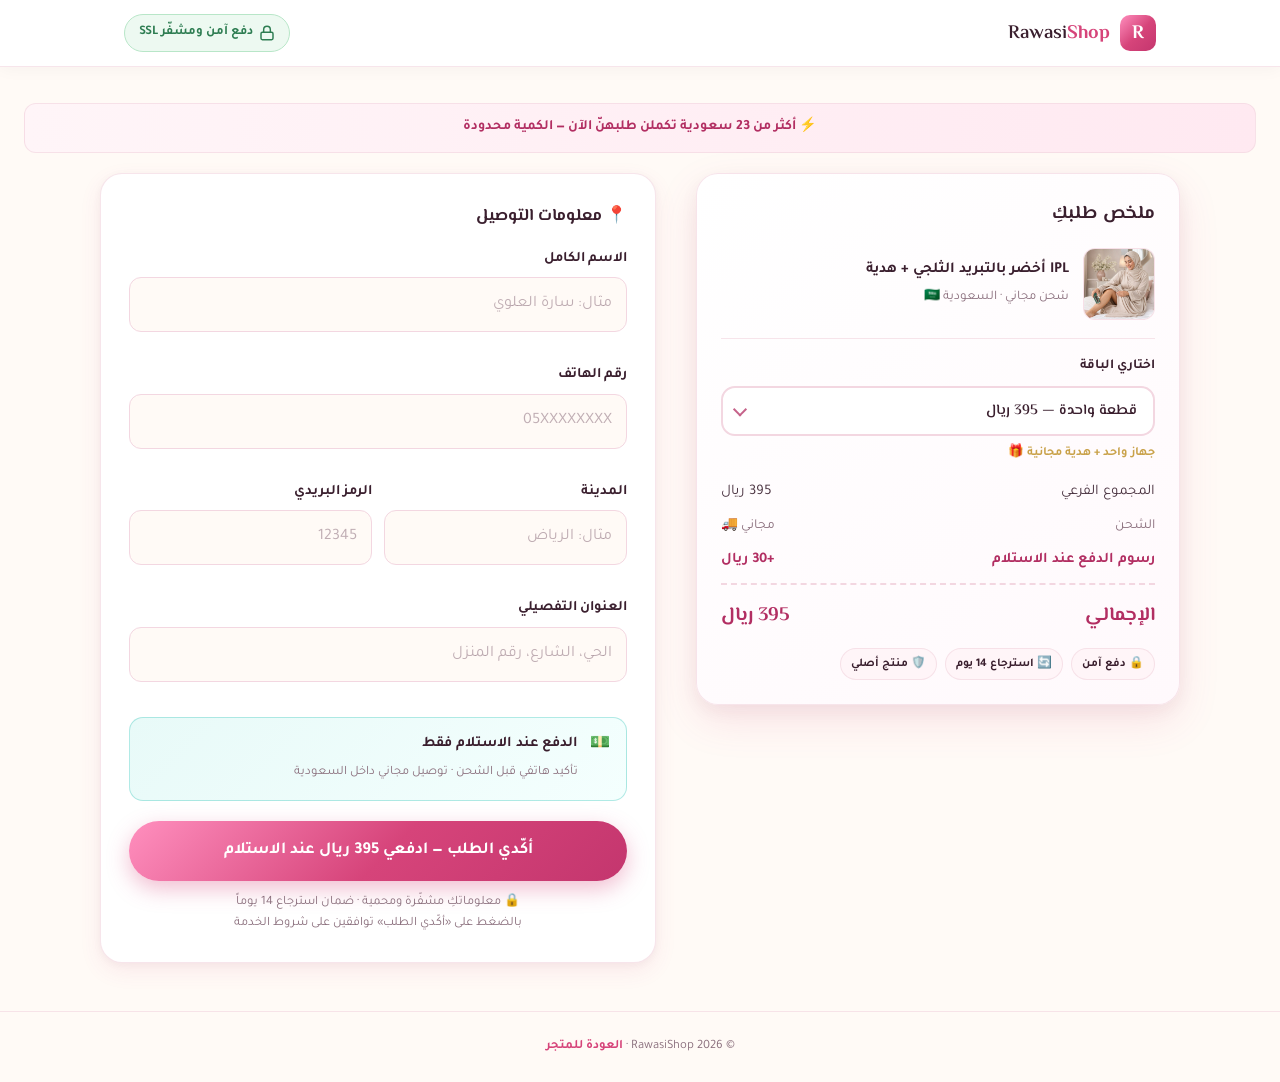
==== checkout/index.html @ e00ed209 "Route orders to Telegram via the new webhook instead of opening WhatsApp. Co-authored-by: Cursor <cu" ====
<!DOCTYPE html>
<html lang="ar" dir="rtl">
<head>
  <meta charset="UTF-8" />
  <meta name="viewport" content="width=device-width, initial-scale=1.0" />

  <!-- Snapchat Pixel -->
  <script type="text/javascript">
  (function(e,t,n){if(e.snaptr)return;var a=e.snaptr=function()
  {a.handleRequest?a.handleRequest.apply(a,arguments):a.queue.push(arguments)};
  a.queue=[];var s='script';r=t.createElement(s);r.async=!0;
  r.src=n;var u=t.getElementsByTagName(s)[0];
  u.parentNode.insertBefore(r,u);})(window,document,
  'https://sc-static.net/scevent.min.js');

  snaptr('init', '0ae4a60f-bad3-4443-9ce3-7a9aa9be9f73');
  snaptr('track', 'PAGE_VIEW');
  </script>

  <!-- TikTok Pixel -->
  <script>
  !function (w, d, t) {
    w.TiktokAnalyticsObject=t;var ttq=w[t]=w[t]||[];ttq.methods=["page","track","identify","instances","debug","on","off","once","ready","alias","group","enableCookie","disableCookie","holdConsent","revokeConsent","grantConsent"],ttq.setAndDefer=function(t,e){t[e]=function(){t.push([e].concat(Array.prototype.slice.call(arguments,0)))}};for(var i=0;i<ttq.methods.length;i++)ttq.setAndDefer(ttq,ttq.methods[i]);ttq.instance=function(t){for(
  var e=ttq._i[t]||[],n=0;n<ttq.methods.length;n++)ttq.setAndDefer(e,ttq.methods[n]);return e},ttq.load=function(e,n){var r="https://analytics.tiktok.com/i18n/pixel/events.js",o=n&&n.partner;ttq._i=ttq._i||{},ttq._i[e]=[],ttq._i[e]._u=r,ttq._t=ttq._t||{},ttq._t[e]=+new Date,ttq._o=ttq._o||{},ttq._o[e]=n||{};n=document.createElement("script")
  ;n.type="text/javascript",n.async=!0,n.src=r+"?sdkid="+e+"&lib="+t;e=document.getElementsByTagName("script")[0];e.parentNode.insertBefore(n,e)};

    ttq.load('D8JK65JC77UAEKHUODQ0');
    ttq.page();
  }(window, document, 'ttq');
  </script>

  <title>إتمام الطلب | RawasiShop</title>
  <meta name="description" content="أكّدي طلبكِ الآن — دفع آمن، شحن مجاني، والدفع عند الاستلام متاح." />
  <meta name="robots" content="noindex, follow" />
  <meta name="theme-color" content="#d6447a" />
  <link rel="icon" type="image/svg+xml" href="../favicon.svg" />
  <link rel="preconnect" href="https://fonts.googleapis.com" />
  <link rel="preconnect" href="https://fonts.gstatic.com" crossorigin />
  <link href="https://fonts.googleapis.com/css2?family=El+Messiri:wght@500;600;700&family=Tajawal:wght@400;500;600;700;800&display=swap" rel="stylesheet" />
  <link rel="stylesheet" href="../css/checkout.css?v=20260606wa" />
</head>
<body class="checkout-page">

  <header class="co-header">
    <div class="co-header-inner">
      <a href="../" class="co-logo" aria-label="RawasiShop">
        <span class="co-logo-mark">R</span>
        <span class="co-logo-text">Rawasi<strong>Shop</strong></span>
      </a>
      <div class="co-secure" aria-label="دفع آمن">
        <svg width="16" height="16" viewBox="0 0 24 24" fill="none" stroke="currentColor" stroke-width="2.2"><rect x="3" y="11" width="18" height="11" rx="2"/><path d="M7 11V7a5 5 0 0 1 10 0v4"/></svg>
        <span class="secure-text">دفع آمن ومشفّر SSL</span>
      </div>
    </div>
  </header>

  <main class="co-main">
    <div class="co-urgency" role="status">
      ⚡ أكثر من <strong id="coViewers">23</strong> سعودية تكملن طلبهنّ الآن — الكمية محدودة
    </div>

    <div class="co-grid" style="margin-top:20px">

      <!-- ملخص الطلب (سطح المكتب) -->
      <aside class="co-summary" aria-label="ملخص الطلب">
        <h2>ملخص طلبكِ</h2>
        <div class="co-product">
          <img class="co-product-img" src="../assets/hero-hijabi-ipl-usage.png" alt="جهاز IPL أخضر بالتبريد الثلجي" width="72" height="72" />
          <div class="co-product-info">
            <h3>IPL أخضر بالتبريد الثلجي + هدية</h3>
            <p>شحن مجاني · السعودية 🇸🇦</p>
          </div>
        </div>
        <div class="co-bundle-select-wrap">
          <label for="bundleSelect" class="co-bundles-label">اختاري الباقة</label>
          <div class="co-select-field">
            <select id="bundleSelect" name="bundle">
              <option value="1" data-price="395">قطعة واحدة — 395 ريال</option>
              <option value="2" data-price="690">قطعتان — 690 ريال · الأكثر طلباً 🔥</option>
              <option value="3" data-price="950">3 قطع — 950 ريال · أفضل قيمة ⭐</option>
            </select>
            <span class="co-select-chevron" aria-hidden="true"></span>
          </div>
          <p class="co-bundle-hint" id="bundleHint">جهاز واحد + هدية مجانية 🎁</p>
        </div>
        <div class="co-lines" style="margin-top:18px">
          <div class="co-line"><span>المجموع الفرعي</span><span id="coSubtotal">395 ريال</span></div>
          <div class="co-line muted"><span>الشحن</span><span>مجاني 🚚</span></div>
          <div class="co-line cod-fee hidden" id="coCodLine"><span>رسوم الدفع عند الاستلام</span><span id="coCodFee">+30 ريال</span></div>
          <div class="co-line total"><span>الإجمالي</span><span id="coTotal">395 ريال</span></div>
        </div>
        <div class="co-trust-mini">
          <span>🔒 دفع آمن</span>
          <span>🔄 استرجاع 14 يوم</span>
          <span>🛡️ منتج أصلي</span>
        </div>
      </aside>

      <!-- نموذج الدفع -->
      <section class="co-flow">

        <!-- ملخص الجوال -->
        <details class="co-summary-mobile">
          <summary>ملخص الطلب <span id="coTotalMobile">395 ريال</span></summary>
          <div class="co-lines">
            <div class="co-line"><span>المجموع الفرعي</span><span id="coSubtotalM">395 ريال</span></div>
            <div class="co-line muted"><span>الشحن</span><span>مجاني</span></div>
            <div class="co-line cod-fee hidden" id="coCodLineM"><span>رسوم COD</span><span>+30 ريال</span></div>
            <div class="co-line total"><span>الإجمالي</span><span id="coTotalM2">395 ريال</span></div>
          </div>
        </details>

        <form class="co-card" id="checkoutForm" novalidate>

          <h2 class="co-card-title">📍 معلومات التوصيل</h2>

          <div class="co-field">
            <label for="fullname">الاسم الكامل</label>
            <input type="text" id="fullname" name="fullname" placeholder="مثال: سارة العلوي" autocomplete="name" required />
            <span class="co-err" data-for="fullname"></span>
          </div>

          <div class="co-field">
            <label for="phone">رقم الهاتف</label>
            <input type="tel" id="phone" name="phone" inputmode="numeric" placeholder="05XXXXXXXX" autocomplete="tel" required />
            <span class="co-err" data-for="phone"></span>
          </div>

          <div class="co-row">
            <div class="co-field">
              <label for="city">المدينة</label>
              <input type="text" id="city" name="city" placeholder="مثال: الرياض" autocomplete="address-level2" required />
              <span class="co-err" data-for="city"></span>
            </div>
            <div class="co-field">
              <label for="zip">الرمز البريدي</label>
              <input type="text" id="zip" name="zip" placeholder="12345" inputmode="numeric" />
              <span class="co-err" data-for="zip"></span>
            </div>
          </div>

          <div class="co-field">
            <label for="address">العنوان التفصيلي</label>
            <input type="text" id="address" name="address" placeholder="الحي، الشارع، رقم المنزل" autocomplete="street-address" required />
            <span class="co-err" data-for="address"></span>
          </div>

          <div class="co-order-note">
            <span>💵</span>
            <div>
              <strong>الدفع عند الاستلام فقط</strong>
              <small>تأكيد هاتفي قبل الشحن · توصيل مجاني داخل السعودية</small>
            </div>
          </div>
          <input type="hidden" name="payment" value="cod" />

          <button type="submit" class="co-submit" id="submitBtn">
            أكّدي الطلب الآن
          </button>
          <p class="co-guarantee">
            🔒 معلوماتكِ مشفّرة ومحمية · ضمان استرجاع 14 يوماً<br />
            بالضغط على «أكّدي الطلب» توافقين على <a href="../#faq">شروط الخدمة</a>
          </p>
        </form>
      </section>
    </div>
  </main>

  <footer class="co-footer">
    <p>© <span id="coYear"></span> RawasiShop · <a href="../">العودة للمتجر</a></p>
  </footer>

  <div class="co-modal" id="successModal" aria-hidden="true">
    <div class="co-modal-box">
      <div class="co-modal-ico">✅</div>
      <h3>تم استلام طلبكِ!</h3>
      <p>شكراً <span id="successName">عزيزتي</span> 💕<br>سيتصل بكِ فريق التأكيد قريباً. بعد التأكيد يُشحن طلبكِ مجاناً داخل السعودية.</p>
      <button class="co-modal-btn" id="modalClose">رائع 💕</button>
    </div>
  </div>

  <script src="../js/taager-config.js?v=20260610tg2"></script>
  <script src="../js/payments-config.js?v=20260606wa"></script>
  <script src="../js/snapchat-pixel.js?v=20260606snap"></script>
  <script src="../js/checkout.js?v=20260610tg"></script>
</body>
</html>
---- css/checkout.css ----
/* =========================================================
   RawasiShop — Standalone Checkout (/checkout)
   CRO-optimized · RTL · Mobile-first
   ========================================================= */

:root {
  --rose: #d6447a;
  --rose-deep: #b22e62;
  --rose-soft: #ff7eb0;
  --pink-bg: #fff5f8;
  --pink-bg-2: #ffe9f1;
  --gold: #c9a24a;
  --cream: #fffaf6;
  --plum: #3a1f2e;
  --ink: #4a3340;
  --muted: #8a6e7c;
  --line: #f3d7e1;
  --line-soft: rgba(243, 215, 225, 0.65);
  --grad-rose: linear-gradient(135deg, #ff8fbe 0%, #d6447a 52%, #c4366e 100%);
  --grad-gold: linear-gradient(135deg, #e8c96a 0%, #c9a24a 100%);
  --grad-card: linear-gradient(145deg, #ffffff 0%, #fff9fc 100%);
  --shadow-sm: 0 2px 8px rgba(58, 31, 46, 0.04), 0 8px 22px rgba(214, 68, 122, 0.09);
  --shadow-md: 0 6px 18px rgba(58, 31, 46, 0.05), 0 16px 40px rgba(214, 68, 122, 0.13);
  --shadow-lg: 0 12px 28px rgba(58, 31, 46, 0.06), 0 28px 64px rgba(178, 46, 98, 0.18);
  --radius: 16px;
  --radius-lg: 22px;
  --maxw: 1080px;
  --ease-out: cubic-bezier(0.22, 1, 0.36, 1);
  --font-head: 'El Messiri', 'Tajawal', sans-serif;
  --font-body: 'Tajawal', sans-serif;
}

*, *::before, *::after { margin: 0; padding: 0; box-sizing: border-box; }
html { scroll-behavior: smooth; overflow-x: hidden; }
body.checkout-page {
  font-family: var(--font-body);
  color: var(--ink);
  background: var(--cream);
  line-height: 1.7;
  min-height: 100vh;
  -webkit-font-smoothing: antialiased;
}
img { max-width: 100%; display: block; }
a { text-decoration: none; color: inherit; }
button, input, select { font: inherit; }
:focus-visible { outline: 2px solid var(--rose-soft); outline-offset: 3px; }

/* ---- Minimal header ---- */
.co-header {
  position: sticky; top: 0; z-index: 50;
  background: rgba(255, 255, 255, 0.92);
  backdrop-filter: blur(14px) saturate(1.3);
  border-bottom: 1px solid var(--line-soft);
  box-shadow: 0 2px 16px rgba(58, 31, 46, 0.04);
}
.co-header-inner {
  max-width: var(--maxw); margin-inline: auto;
  padding: 14px clamp(16px, 4vw, 24px);
  display: flex; align-items: center; justify-content: space-between; gap: 16px;
}
.co-logo { display: flex; align-items: center; gap: 10px; }
.co-logo-mark {
  width: 36px; height: 36px; border-radius: 10px;
  background: var(--grad-rose); color: #fff;
  font-family: var(--font-head); font-weight: 700; font-size: 1.2rem;
  display: grid; place-items: center;
}
.co-logo-text { font-family: var(--font-head); font-size: 1.2rem; color: var(--plum); font-weight: 600; }
.co-logo-text strong { color: var(--rose); }
.co-secure {
  display: inline-flex; align-items: center; gap: 6px;
  font-size: .82rem; font-weight: 600; color: #2e7d52;
  background: #edf9f1; border: 1px solid #b8e6c8;
  padding: 7px 14px; border-radius: 30px;
}
.co-secure svg { flex-shrink: 0; }

/* ---- Main layout ---- */
.co-main { padding: clamp(20px, 4vw, 36px) clamp(16px, 4vw, 24px) 48px; }
.co-grid {
  max-width: var(--maxw); margin-inline: auto;
  display: grid; grid-template-columns: 1fr 1.15fr; gap: clamp(24px, 4vw, 40px);
  align-items: start;
}

/* ---- Order summary (sticky) ---- */
.co-summary {
  position: sticky; top: 80px;
  background: var(--grad-card);
  border: 1px solid var(--line-soft);
  border-radius: var(--radius-lg);
  padding: 24px;
  box-shadow: var(--shadow-md);
}
.co-summary h2 {
  font-family: var(--font-head); font-size: 1.15rem;
  color: var(--plum); margin-bottom: 18px;
}
.co-product {
  display: flex; gap: 14px; align-items: center;
  padding-bottom: 18px; border-bottom: 1px solid var(--line-soft);
  margin-bottom: 16px;
}
.co-product-img {
  width: 72px; height: 72px; border-radius: 12px;
  object-fit: contain; background: var(--pink-bg);
  border: 1px solid var(--line-soft);
}
.co-product-info h3 { font-size: .95rem; color: var(--plum); margin-bottom: 4px; }
.co-product-info p { font-size: .82rem; color: var(--muted); }
.co-bundle-select-wrap { margin-top: 14px; }
.co-bundles-label {
  display: block; font-size: .85rem; font-weight: 600;
  color: var(--plum); margin-bottom: 8px;
}
.co-select-field { position: relative; }
.co-select-field select {
  width: 100%; appearance: none; -webkit-appearance: none;
  border: 2px solid var(--line); border-radius: 14px;
  padding: 13px 16px 13px 40px; background: #fff;
  color: var(--plum); font-family: var(--font-head);
  font-weight: 600; font-size: .9rem; line-height: 1.4;
  cursor: pointer; transition: border-color .2s, box-shadow .2s, background .2s;
}
.co-select-field select:hover {
  border-color: var(--rose-soft); background: var(--cream);
}
.co-select-field select:focus {
  outline: none; border-color: var(--rose); background: #fff;
  box-shadow: 0 0 0 4px rgba(214, 68, 122, 0.1);
}
.co-select-chevron {
  position: absolute; left: 14px; top: 50%; transform: translateY(-50%);
  width: 10px; height: 10px; pointer-events: none;
  border-right: 2px solid var(--rose-deep);
  border-bottom: 2px solid var(--rose-deep);
  transform: translateY(-65%) rotate(45deg);
  opacity: .75;
}
.co-bundle-hint {
  margin-top: 8px; font-size: .78rem; font-weight: 600;
  color: var(--gold); line-height: 1.45; min-height: 1.2em;
}
.co-lines { display: grid; gap: 10px; margin-bottom: 16px; }
.co-line {
  display: flex; justify-content: space-between; align-items: center;
  font-size: .92rem; color: var(--ink);
}
.co-line.muted { color: var(--muted); font-size: .86rem; }
.co-line.cod-fee { color: var(--rose-deep); font-weight: 600; }
.co-line.cod-fee.hidden { display: none; }
.co-line.total {
  padding-top: 14px; border-top: 2px dashed var(--line);
  font-family: var(--font-head); font-weight: 700; font-size: 1.2rem;
  color: var(--rose-deep);
}
.co-trust-mini {
  display: flex; flex-wrap: wrap; gap: 8px; margin-top: 16px;
}
.co-trust-mini span {
  font-size: .74rem; font-weight: 600; color: var(--plum);
  background: var(--pink-bg); padding: 5px 10px; border-radius: 20px;
  border: 1px solid var(--line-soft);
}

/* ---- Checkout flow ---- */
.co-flow { display: grid; gap: 20px; }
.co-card {
  background: #fff; border: 1px solid var(--line-soft);
  border-radius: var(--radius-lg); padding: clamp(20px, 3vw, 28px);
  box-shadow: var(--shadow-sm);
}
.co-card-title {
  font-family: var(--font-head); font-size: 1.05rem;
  color: var(--plum); margin-bottom: 16px;
}

/* Express checkout */
.co-express { display: none; }
.co-express.visible { display: block; }
.co-express-btns { display: grid; gap: 10px; min-height: 48px; }
#applePayButton {
  width: 100%; min-height: 48px; border-radius: 10px;
  -webkit-appearance: -apple-pay-button;
  -apple-pay-button-type: buy;
  -apple-pay-button-style: black;
  cursor: pointer; border: none;
}
.co-express-placeholder {
  display: grid; place-items: center;
  min-height: 48px; border-radius: 10px;
  background: #000; color: #fff; font-weight: 600; font-size: .95rem;
  opacity: .35; pointer-events: none;
}
.co-express-note {
  font-size: .78rem; color: var(--muted); text-align: center; margin-top: 10px;
}
.co-divider {
  display: flex; align-items: center; gap: 14px;
  color: var(--muted); font-size: .85rem; font-weight: 600;
}
.co-divider::before, .co-divider::after {
  content: ''; flex: 1; height: 1px; background: var(--line);
}

/* Form fields */
.co-field { margin-bottom: 14px; }
.co-field label {
  display: block; font-weight: 600; color: var(--plum);
  font-size: .9rem; margin-bottom: 6px;
}
.co-field input, .co-field select {
  width: 100%; padding: 13px 14px;
  border: 1.5px solid var(--line); border-radius: 12px;
  background: var(--cream); color: var(--ink); font-size: 1rem;
  transition: border-color .2s, box-shadow .2s;
}
.co-field input::placeholder { color: rgba(138, 110, 124, 0.55); }
.co-field input:focus, .co-field select:focus {
  outline: none; border-color: var(--rose);
  box-shadow: 0 0 0 4px rgba(214, 68, 122, 0.1); background: #fff;
}
.co-field input[type="tel"] { direction: ltr; text-align: right; }
.co-field input.invalid { border-color: #e23a5e; }
.co-err { display: block; color: #e23a5e; font-size: .8rem; margin-top: 4px; min-height: 1em; }
.co-row { display: grid; grid-template-columns: 1fr 1fr; gap: 12px; }

/* Payment methods */
.co-order-note {
  display: flex; align-items: flex-start; gap: 12px;
  margin: 18px 0 20px; padding: 14px 16px; border-radius: 14px;
  background: linear-gradient(135deg, #e8faf8 0%, #f4fffe 100%);
  border: 1px solid rgba(4, 179, 167, 0.28);
}
.co-order-note strong { display: block; color: var(--plum); font-size: .92rem; margin-bottom: 2px; }
.co-order-note small { color: var(--muted); font-size: .8rem; line-height: 1.45; }
.co-pay-methods { display: grid; gap: 10px; }
.co-pay-opt { position: relative; cursor: pointer; display: block; }
.co-pay-opt input { position: absolute; opacity: 0; pointer-events: none; }
.co-pay-inner {
  display: flex; align-items: center; gap: 12px;
  border: 2px solid var(--line); border-radius: 14px;
  padding: 14px 16px; background: var(--cream);
  transition: border-color .2s, box-shadow .2s, background .2s;
}
.co-pay-opt input:checked + .co-pay-inner {
  border-color: var(--rose); background: #fff;
  box-shadow: 0 0 0 4px rgba(214, 68, 122, 0.1);
}
.co-pay-icon {
  width: 44px; height: 32px; border-radius: 8px;
  display: grid; place-items: center; font-size: 1.1rem;
  background: var(--pink-bg); flex-shrink: 0;
}
.co-pay-icon img { max-height: 22px; width: auto; }
.co-pay-text { flex: 1; }
.co-pay-text strong { display: block; font-size: .95rem; color: var(--plum); }
.co-pay-text small { color: var(--muted); font-size: .8rem; }
.co-pay-badge {
  font-size: .72rem; font-weight: 700; color: var(--rose-deep);
  background: var(--pink-bg); padding: 4px 10px; border-radius: 20px;
}
.co-pay-placeholder {
  margin-top: 12px; padding: 16px; border-radius: 12px;
  background: var(--pink-bg); border: 1px dashed var(--line);
  font-size: .82rem; color: var(--muted); text-align: center;
  display: none;
}
.co-pay-placeholder.show { display: block; }

/* Stripe element mount */
#stripeCardElement {
  padding: 14px; border: 1.5px solid var(--line);
  border-radius: 12px; background: #fff; min-height: 44px;
  display: none;
}
#stripeCardElement.show { display: block; }

/* Submit */
.co-submit {
  width: 100%; padding: 16px 24px; border: none; border-radius: 50px;
  background: var(--grad-rose); color: #fff;
  font-weight: 700; font-size: 1.05rem; cursor: pointer;
  box-shadow: 0 8px 22px rgba(214, 68, 122, 0.35);
  transition: transform .25s var(--ease-out), box-shadow .25s;
}
.co-submit:hover { transform: translateY(-2px); box-shadow: 0 12px 28px rgba(214, 68, 122, 0.42); }
.co-submit:active { transform: translateY(0); }
.co-submit:disabled { opacity: .6; cursor: not-allowed; transform: none; }
.co-guarantee {
  text-align: center; font-size: .8rem; color: var(--muted);
  margin-top: 12px; line-height: 1.6;
}

/* Urgency bar */
.co-urgency {
  background: linear-gradient(90deg, #fff5f8, #ffe9f1);
  border: 1px solid var(--line-soft); border-radius: 12px;
  padding: 12px 16px; text-align: center;
  font-size: .88rem; font-weight: 600; color: var(--rose-deep);
}

/* Footer */
.co-footer {
  text-align: center; padding: 24px 16px;
  font-size: .8rem; color: var(--muted);
  border-top: 1px solid var(--line-soft);
}
.co-footer a { color: var(--rose); font-weight: 600; }

/* Modal */
.co-modal {
  position: fixed; inset: 0; z-index: 200;
  background: rgba(58, 31, 46, 0.52);
  backdrop-filter: blur(8px);
  display: none; place-items: center; padding: 20px;
}
.co-modal.show { display: grid; }
.co-modal-box {
  background: #fff; border-radius: var(--radius-lg);
  padding: 40px 32px; max-width: 400px; width: 100%;
  text-align: center; box-shadow: var(--shadow-lg);
}
.co-modal-ico { font-size: 3rem; margin-bottom: 12px; }
.co-modal-box h3 { font-family: var(--font-head); font-size: 1.35rem; color: var(--plum); margin-bottom: 10px; }
.co-modal-box p { color: var(--ink); margin-bottom: 24px; line-height: 1.7; }
.co-modal-btn {
  display: inline-block; padding: 14px 28px; border-radius: 50px;
  background: var(--grad-rose); color: #fff; font-weight: 700; border: none; cursor: pointer;
}

/* Mobile summary accordion */
.co-summary-mobile { display: none; }

@media (max-width: 860px) {
  .co-grid { grid-template-columns: 1fr; }
  .co-summary { display: none; }
  .co-summary-mobile {
    display: block; background: var(--grad-card);
    border: 1px solid var(--line-soft); border-radius: var(--radius);
    padding: 16px; margin-bottom: 4px;
  }
  .co-summary-mobile summary {
    cursor: pointer; font-family: var(--font-head);
    font-weight: 600; color: var(--plum); list-style: none;
    display: flex; justify-content: space-between; align-items: center;
  }
  .co-summary-mobile summary::-webkit-details-marker { display: none; }
  .co-summary-mobile .co-lines { margin-top: 14px; }
  .co-row { grid-template-columns: 1fr; }
}

@media (max-width: 480px) {
  .co-secure span.secure-text { display: none; }
  .co-header-inner { padding: 12px 16px; }
}
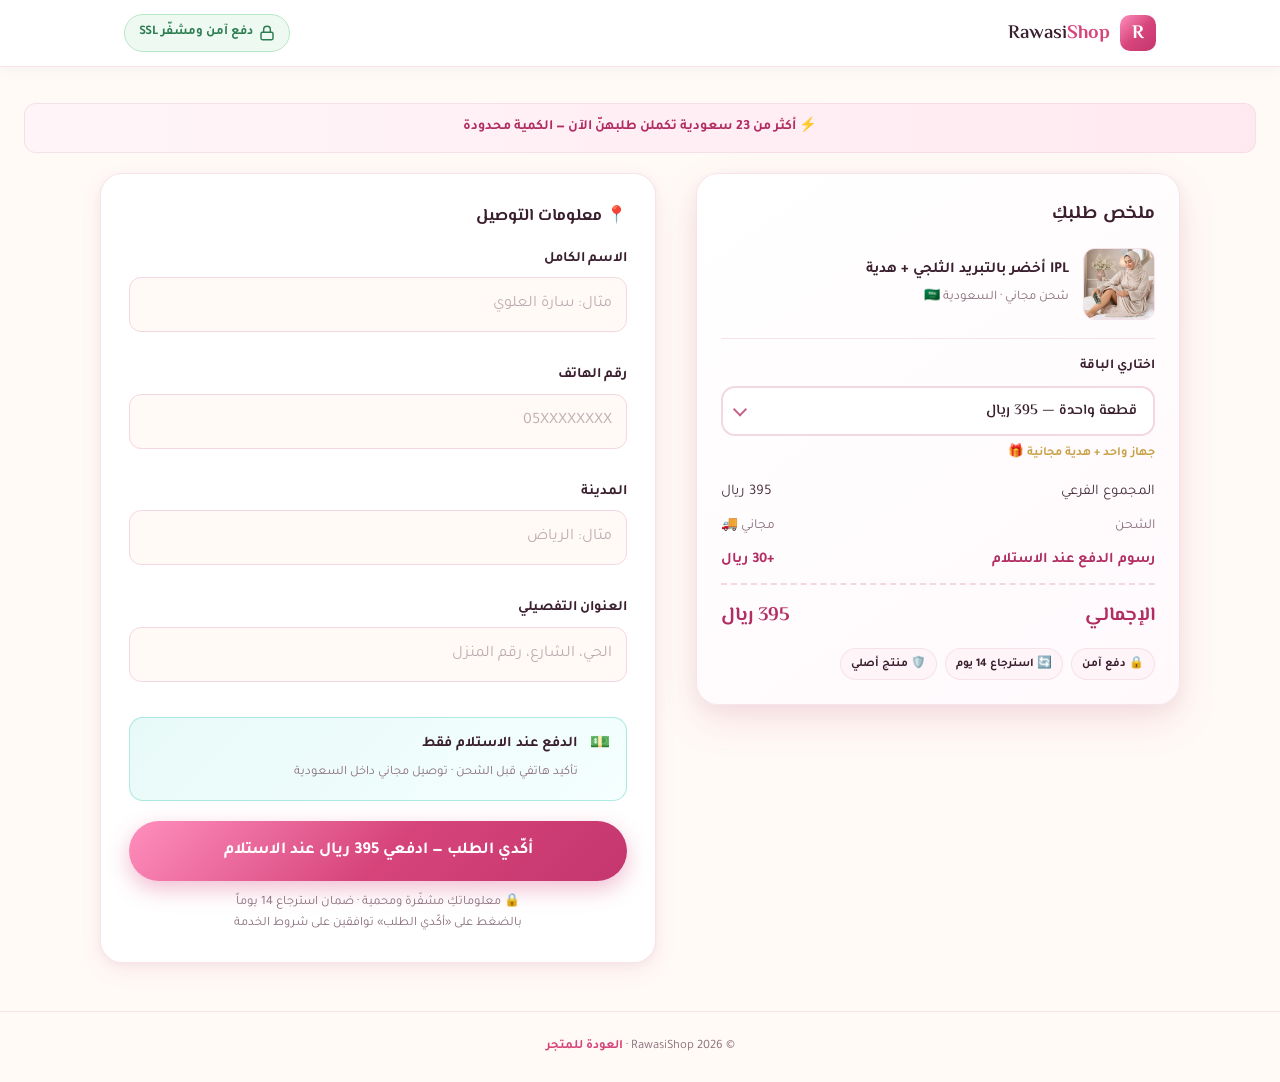
==== commit b6ba1f3a: "Remove postal code field from checkout to simplify the order form. Co-authored-by: Cursor <cursorage" ====
--- a/checkout/index.html
+++ b/checkout/index.html
@@ -126,17 +126,10 @@
             <span class="co-err" data-for="phone"></span>
           </div>
 
-          <div class="co-row">
-            <div class="co-field">
-              <label for="city">المدينة</label>
-              <input type="text" id="city" name="city" placeholder="مثال: الرياض" autocomplete="address-level2" required />
-              <span class="co-err" data-for="city"></span>
-            </div>
-            <div class="co-field">
-              <label for="zip">الرمز البريدي</label>
-              <input type="text" id="zip" name="zip" placeholder="12345" inputmode="numeric" />
-              <span class="co-err" data-for="zip"></span>
-            </div>
+          <div class="co-field">
+            <label for="city">المدينة</label>
+            <input type="text" id="city" name="city" placeholder="مثال: الرياض" autocomplete="address-level2" required />
+            <span class="co-err" data-for="city"></span>
           </div>
 
           <div class="co-field">
@@ -179,9 +172,9 @@
     </div>
   </div>
 
-  <script src="../js/taager-config.js?v=20260610tg2"></script>
+  <script src="../js/taager-config.js?v=20260610tg5"></script>
   <script src="../js/payments-config.js?v=20260606wa"></script>
   <script src="../js/snapchat-pixel.js?v=20260606snap"></script>
-  <script src="../js/checkout.js?v=20260610tg"></script>
+  <script src="../js/checkout.js?v=20260610nozip"></script>
 </body>
 </html>
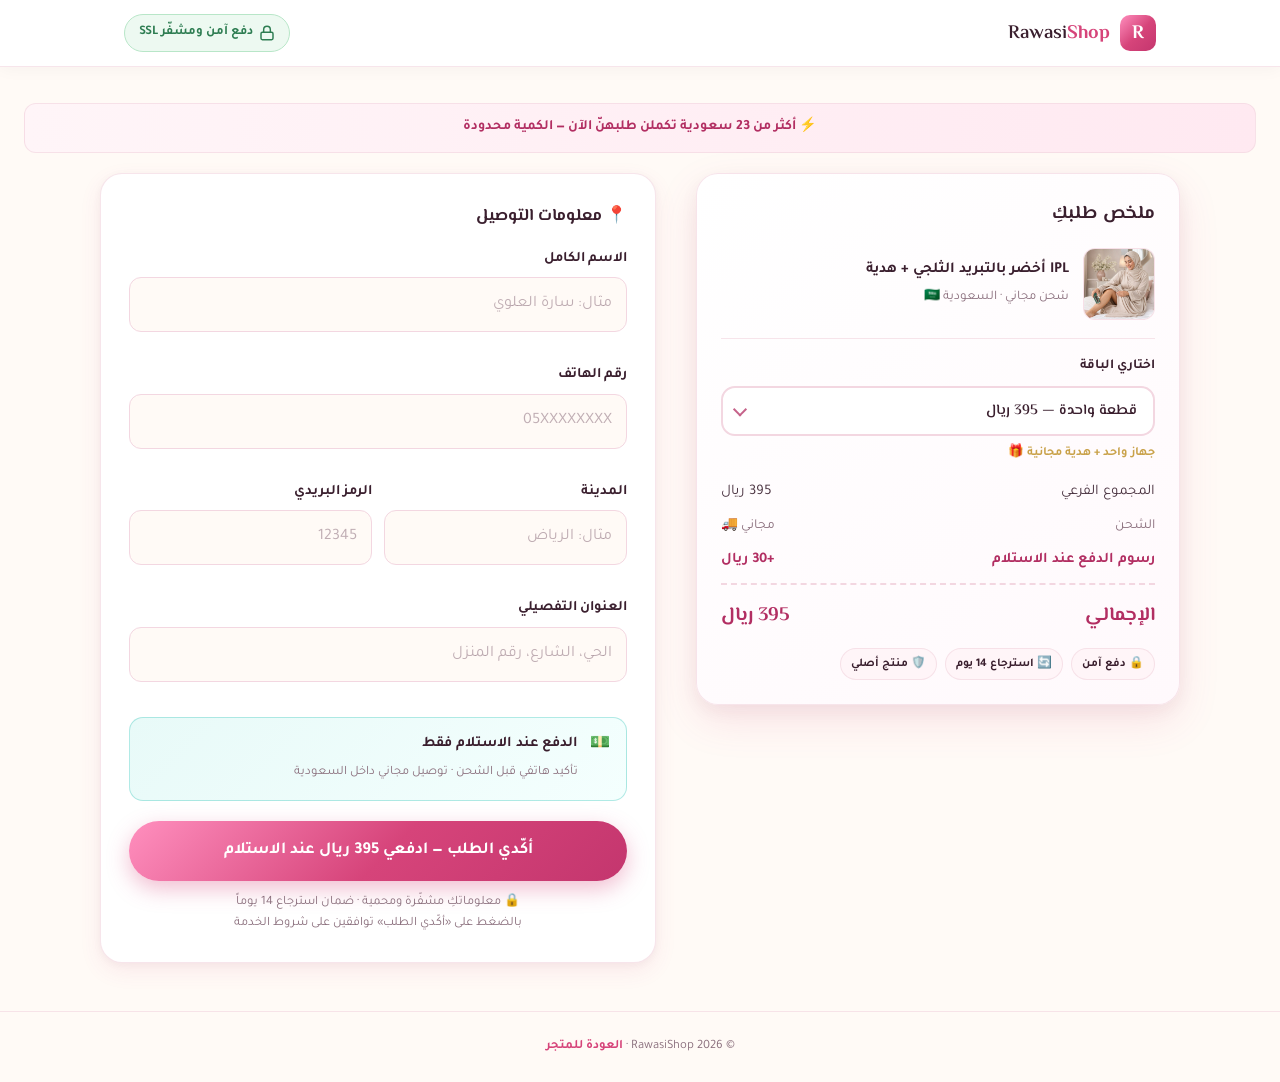
==== commit 31977a89: "Restore landing page flow: remove checkout redirect and revert recent UX changes. Co-authored-by: Cu" ====
--- a/checkout/index.html
+++ b/checkout/index.html
@@ -126,10 +126,17 @@
             <span class="co-err" data-for="phone"></span>
           </div>
 
-          <div class="co-field">
-            <label for="city">المدينة</label>
-            <input type="text" id="city" name="city" placeholder="مثال: الرياض" autocomplete="address-level2" required />
-            <span class="co-err" data-for="city"></span>
+          <div class="co-row">
+            <div class="co-field">
+              <label for="city">المدينة</label>
+              <input type="text" id="city" name="city" placeholder="مثال: الرياض" autocomplete="address-level2" required />
+              <span class="co-err" data-for="city"></span>
+            </div>
+            <div class="co-field">
+              <label for="zip">الرمز البريدي</label>
+              <input type="text" id="zip" name="zip" placeholder="12345" inputmode="numeric" />
+              <span class="co-err" data-for="zip"></span>
+            </div>
           </div>
 
           <div class="co-field">
@@ -175,6 +182,6 @@
   <script src="../js/taager-config.js?v=20260610tg5"></script>
   <script src="../js/payments-config.js?v=20260606wa"></script>
   <script src="../js/snapchat-pixel.js?v=20260606snap"></script>
-  <script src="../js/checkout.js?v=20260610nozip"></script>
+  <script src="../js/checkout.js?v=20260610restore"></script>
 </body>
 </html>
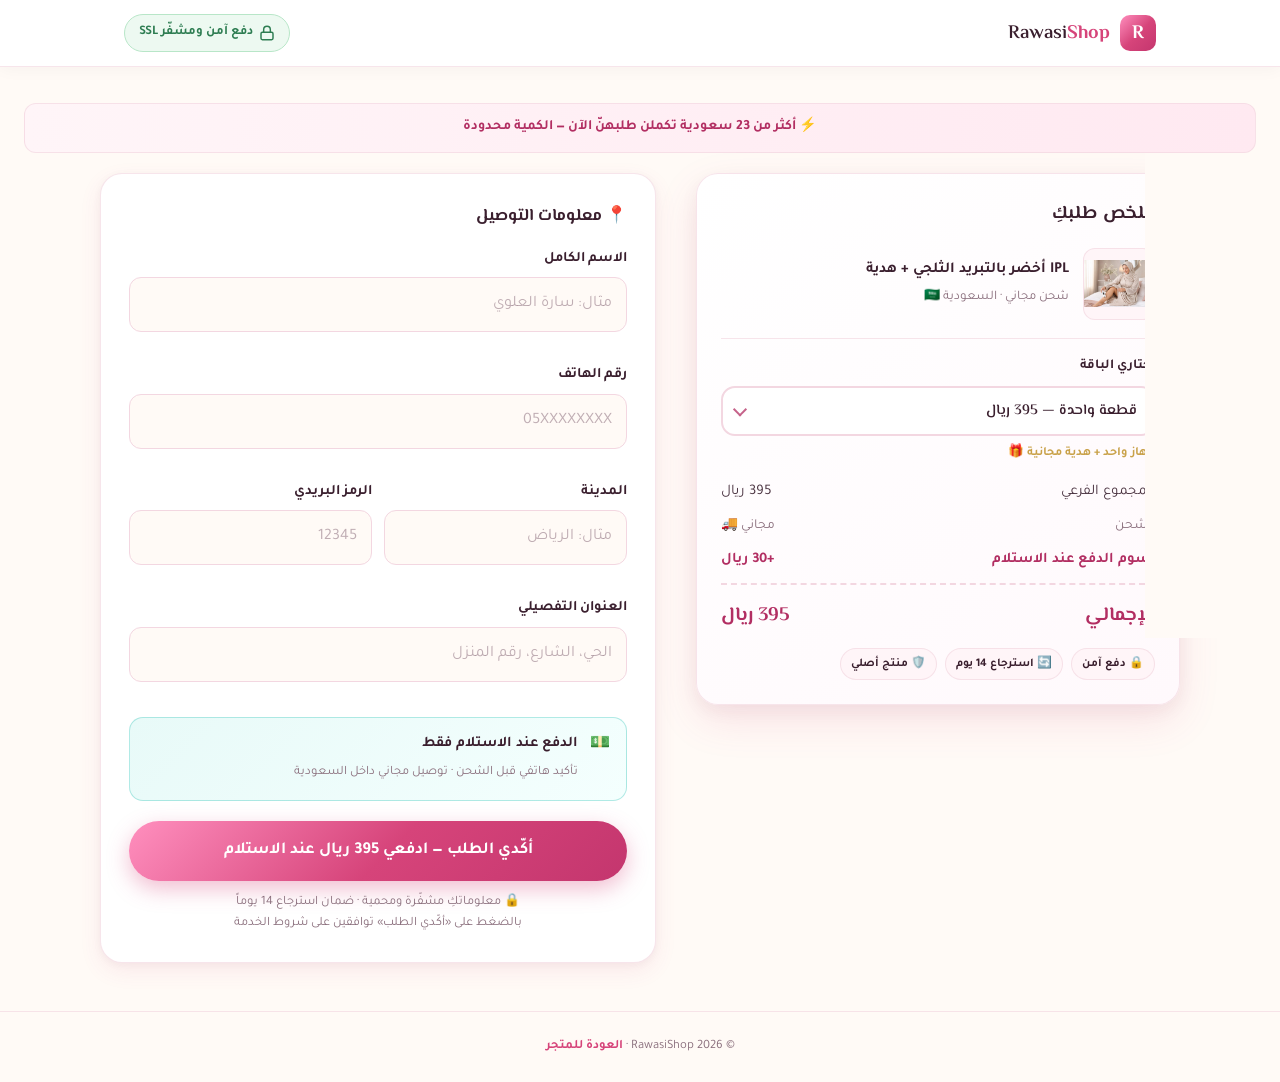
==== commit a375a6e6: "Speed up mobile load for Saudi visitors with lighter images and deferred pixels. Co-authored-by: Cur" ====
--- a/checkout/index.html
+++ b/checkout/index.html
@@ -3,31 +3,6 @@
 <head>
   <meta charset="UTF-8" />
   <meta name="viewport" content="width=device-width, initial-scale=1.0" />
-
-  <!-- Snapchat Pixel -->
-  <script type="text/javascript">
-  (function(e,t,n){if(e.snaptr)return;var a=e.snaptr=function()
-  {a.handleRequest?a.handleRequest.apply(a,arguments):a.queue.push(arguments)};
-  a.queue=[];var s='script';r=t.createElement(s);r.async=!0;
-  r.src=n;var u=t.getElementsByTagName(s)[0];
-  u.parentNode.insertBefore(r,u);})(window,document,
-  'https://sc-static.net/scevent.min.js');
-
-  snaptr('init', '0ae4a60f-bad3-4443-9ce3-7a9aa9be9f73');
-  snaptr('track', 'PAGE_VIEW');
-  </script>
-
-  <!-- TikTok Pixel -->
-  <script>
-  !function (w, d, t) {
-    w.TiktokAnalyticsObject=t;var ttq=w[t]=w[t]||[];ttq.methods=["page","track","identify","instances","debug","on","off","once","ready","alias","group","enableCookie","disableCookie","holdConsent","revokeConsent","grantConsent"],ttq.setAndDefer=function(t,e){t[e]=function(){t.push([e].concat(Array.prototype.slice.call(arguments,0)))}};for(var i=0;i<ttq.methods.length;i++)ttq.setAndDefer(ttq,ttq.methods[i]);ttq.instance=function(t){for(
-  var e=ttq._i[t]||[],n=0;n<ttq.methods.length;n++)ttq.setAndDefer(e,ttq.methods[n]);return e},ttq.load=function(e,n){var r="https://analytics.tiktok.com/i18n/pixel/events.js",o=n&&n.partner;ttq._i=ttq._i||{},ttq._i[e]=[],ttq._i[e]._u=r,ttq._t=ttq._t||{},ttq._t[e]=+new Date,ttq._o=ttq._o||{},ttq._o[e]=n||{};n=document.createElement("script")
-  ;n.type="text/javascript",n.async=!0,n.src=r+"?sdkid="+e+"&lib="+t;e=document.getElementsByTagName("script")[0];e.parentNode.insertBefore(n,e)};
-
-    ttq.load('D8JK65JC77UAEKHUODQ0');
-    ttq.page();
-  }(window, document, 'ttq');
-  </script>
 
   <title>إتمام الطلب | RawasiShop</title>
   <meta name="description" content="أكّدي طلبكِ الآن — دفع آمن، شحن مجاني، والدفع عند الاستلام متاح." />
@@ -36,8 +11,10 @@
   <link rel="icon" type="image/svg+xml" href="../favicon.svg" />
   <link rel="preconnect" href="https://fonts.googleapis.com" />
   <link rel="preconnect" href="https://fonts.gstatic.com" crossorigin />
-  <link href="https://fonts.googleapis.com/css2?family=El+Messiri:wght@500;600;700&family=Tajawal:wght@400;500;600;700;800&display=swap" rel="stylesheet" />
-  <link rel="stylesheet" href="../css/checkout.css?v=20260606wa" />
+  <link rel="preload" href="../css/checkout.css?v=20260612perf" as="style" />
+  <link rel="preload" as="style" href="https://fonts.googleapis.com/css2?family=El+Messiri:wght@600;700&family=Tajawal:wght@400;700&display=swap" onload="this.onload=null;this.rel='stylesheet'" />
+  <noscript><link rel="stylesheet" href="https://fonts.googleapis.com/css2?family=El+Messiri:wght@600;700&family=Tajawal:wght@400;700&display=swap" /></noscript>
+  <link rel="stylesheet" href="../css/checkout.css?v=20260612perf" />
 </head>
 <body class="checkout-page">
 
@@ -65,7 +42,7 @@
       <aside class="co-summary" aria-label="ملخص الطلب">
         <h2>ملخص طلبكِ</h2>
         <div class="co-product">
-          <img class="co-product-img" src="../assets/hero-hijabi-ipl-usage.png" alt="جهاز IPL أخضر بالتبريد الثلجي" width="72" height="72" />
+          <img class="co-product-img" src="../assets/hero-hijabi-ipl-usage.jpg?v=20260612perf" alt="جهاز IPL أخضر بالتبريد الثلجي" width="72" height="72" loading="lazy" decoding="async" />
           <div class="co-product-info">
             <h3>IPL أخضر بالتبريد الثلجي + هدية</h3>
             <p>شحن مجاني · السعودية 🇸🇦</p>
@@ -179,9 +156,10 @@
     </div>
   </div>
 
-  <script src="../js/taager-config.js?v=20260610tg5"></script>
-  <script src="../js/payments-config.js?v=20260606wa"></script>
-  <script src="../js/snapchat-pixel.js?v=20260606snap"></script>
-  <script src="../js/checkout.js?v=20260610restore"></script>
+  <script src="../js/taager-config.js?v=20260610tg5" defer></script>
+  <script src="../js/payments-config.js?v=20260606wa" defer></script>
+  <script src="../js/load-pixels.js?v=20260612perf" defer></script>
+  <script src="../js/snapchat-pixel.js?v=20260606snap" defer></script>
+  <script src="../js/checkout.js?v=20260612perf" defer></script>
 </body>
 </html>
--- a/css/checkout.css
+++ b/css/checkout.css
@@ -26,8 +26,8 @@
   --radius-lg: 22px;
   --maxw: 1080px;
   --ease-out: cubic-bezier(0.22, 1, 0.36, 1);
-  --font-head: 'El Messiri', 'Tajawal', sans-serif;
-  --font-body: 'Tajawal', sans-serif;
+  --font-head: 'El Messiri', 'Tajawal', 'Segoe UI', Tahoma, sans-serif;
+  --font-body: 'Tajawal', 'Segoe UI', Tahoma, sans-serif;
 }
 
 *, *::before, *::after { margin: 0; padding: 0; box-sizing: border-box; }
--- a/css/checkout.css
+++ b/css/checkout.css
@@ -26,8 +26,8 @@
   --radius-lg: 22px;
   --maxw: 1080px;
   --ease-out: cubic-bezier(0.22, 1, 0.36, 1);
-  --font-head: 'El Messiri', 'Tajawal', sans-serif;
-  --font-body: 'Tajawal', sans-serif;
+  --font-head: 'El Messiri', 'Tajawal', 'Segoe UI', Tahoma, sans-serif;
+  --font-body: 'Tajawal', 'Segoe UI', Tahoma, sans-serif;
 }
 
 *, *::before, *::after { margin: 0; padding: 0; box-sizing: border-box; }
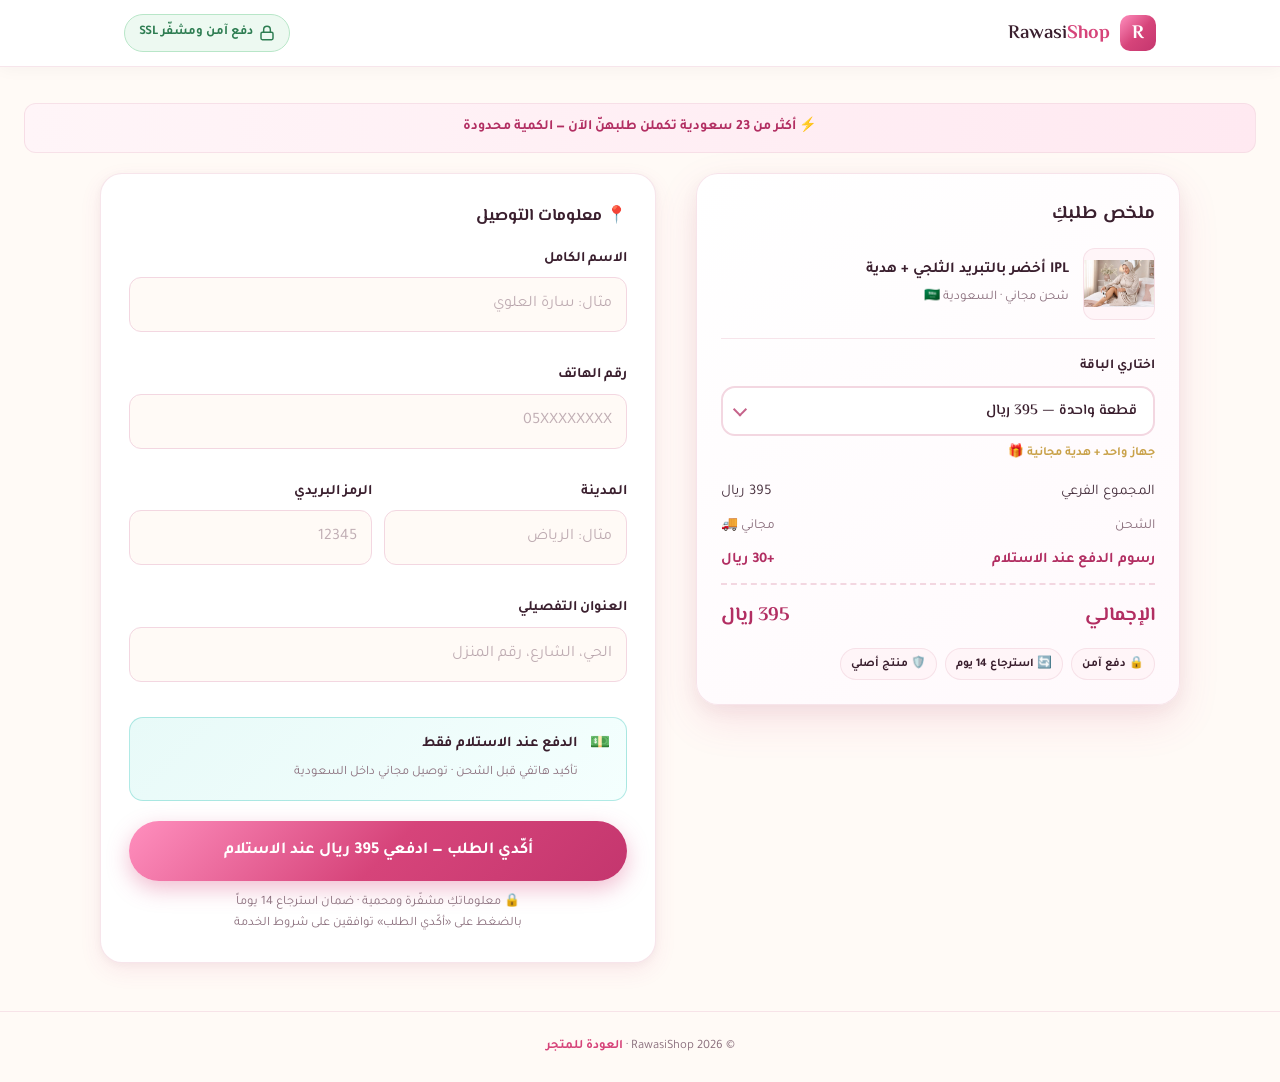
==== commit 424d4637: "Launch green/gold landing page with slider, Saudi reviews, and unified theme. Replaces the old layou" ====
--- a/checkout/index.html
+++ b/checkout/index.html
@@ -136,7 +136,7 @@
           </button>
           <p class="co-guarantee">
             🔒 معلوماتكِ مشفّرة ومحمية · ضمان استرجاع 14 يوماً<br />
-            بالضغط على «أكّدي الطلب» توافقين على <a href="../#faq">شروط الخدمة</a>
+            بالضغط على «أكّدي الطلب» توافقين على <a href="../">شروط الخدمة</a>
           </p>
         </form>
       </section>
